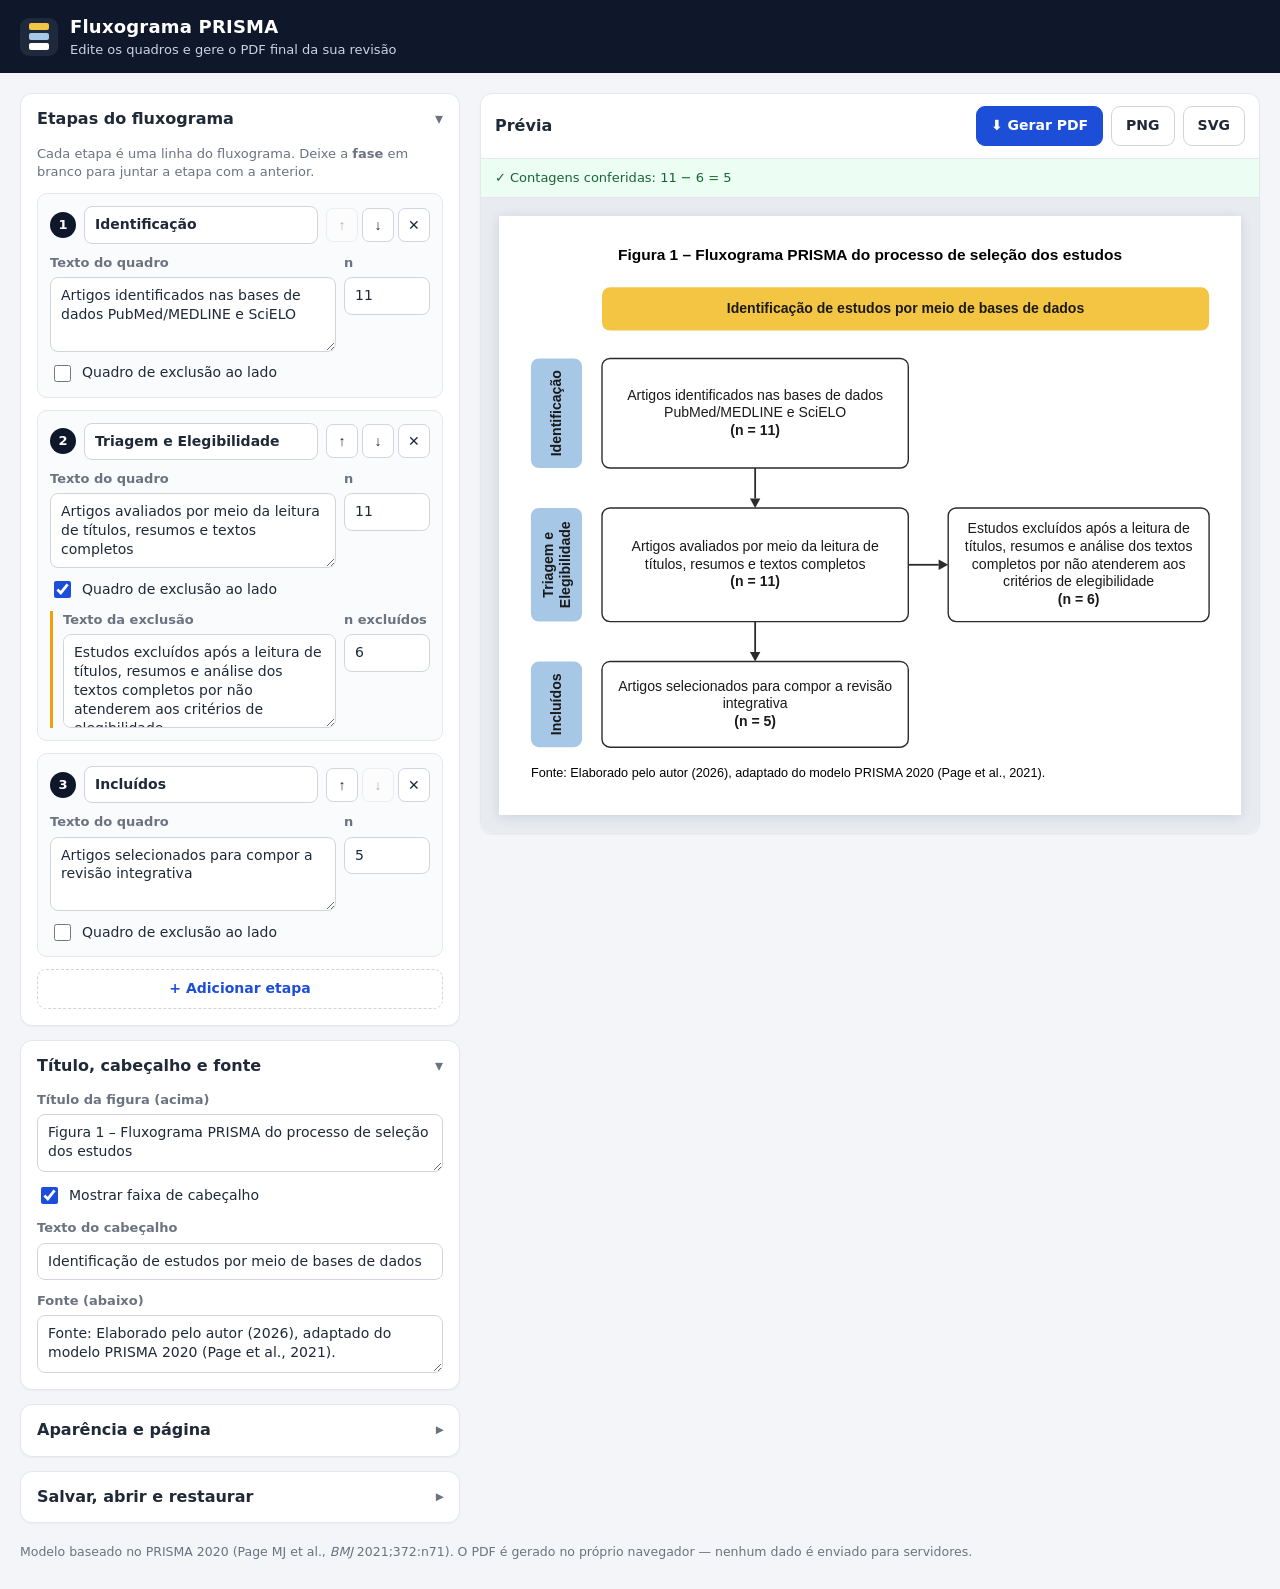
==== fluxograma-prisma/index.html @ b62b563e "Adiciona editor de fluxograma PRISMA com exportação em PDF, PNG e SVG Co-Authored-By: Claude Opus 5." ====
<!doctype html>
<html lang="pt-BR">
<head>
  <meta charset="utf-8">
  <meta name="viewport" content="width=device-width, initial-scale=1">
  <title>Fluxograma PRISMA — editor e gerador de PDF</title>
  <meta name="description" content="Editor online de fluxograma PRISMA 2020 para revisões sistemáticas e integrativas. Edite os quadros e baixe em PDF ou PNG.">
  <link rel="icon" href="data:image/svg+xml,%3Csvg xmlns='http://www.w3.org/2000/svg' viewBox='0 0 32 32'%3E%3Crect width='32' height='32' rx='7' fill='%230f172a'/%3E%3Crect x='9' y='5' width='14' height='6' rx='1.5' fill='%23F4C542'/%3E%3Crect x='9' y='13' width='14' height='6' rx='1.5' fill='%23A7C7E7'/%3E%3Crect x='9' y='21' width='14' height='6' rx='1.5' fill='%23ffffff'/%3E%3C/svg%3E">
  <link rel="stylesheet" href="style.css">
</head>
<body>
  <header class="topbar">
    <div class="brand">
      <span class="logo" aria-hidden="true"><i></i><i></i><i></i></span>
      <div>
        <h1>Fluxograma PRISMA</h1>
        <p>Edite os quadros e gere o PDF final da sua revisão</p>
      </div>
    </div>
  </header>

  <main class="layout">
    <!-- PRÉVIA -->
    <section class="preview-col" aria-label="Prévia do fluxograma">
      <div class="card preview-card">
        <div class="preview-toolbar">
          <strong>Prévia</strong>
          <div class="actions">
            <button id="btn-pdf" class="btn primary" type="button">⬇ Gerar PDF</button>
            <button id="btn-png" class="btn" type="button">PNG</button>
            <button id="btn-svg" class="btn" type="button">SVG</button>
          </div>
        </div>
        <div id="avisos" class="avisos" role="status" aria-live="polite"></div>
        <div id="preview" class="preview"></div>
      </div>
    </section>

    <!-- EDITOR -->
    <section class="editor-col" aria-label="Editor">
      <details class="card" open>
        <summary>Etapas do fluxograma</summary>
        <div class="card-body">
          <p class="hint">Cada etapa é uma linha do fluxograma. Deixe a <b>fase</b> em branco para juntar a etapa com a anterior.</p>
          <div id="etapas" class="etapas"></div>
          <button id="btn-add" class="btn add" type="button">+ Adicionar etapa</button>
        </div>
      </details>

      <details class="card" open>
        <summary>Título, cabeçalho e fonte</summary>
        <div class="card-body">
          <label class="field"><span>Título da figura (acima)</span>
            <textarea data-bind="titulo" rows="2" placeholder="Deixe em branco para não exibir"></textarea>
          </label>
          <label class="check"><input type="checkbox" data-bind="mostrarCabecalho"> Mostrar faixa de cabeçalho</label>
          <label class="field"><span>Texto do cabeçalho</span>
            <input type="text" data-bind="cabecalho">
          </label>
          <label class="field"><span>Fonte (abaixo)</span>
            <textarea data-bind="fonte" rows="2" placeholder="Deixe em branco para não exibir"></textarea>
          </label>
        </div>
      </details>

      <details class="card">
        <summary>Aparência e página</summary>
        <div class="card-body grid2">
          <label class="field"><span>Tema de cores</span>
            <select data-bind="tema" id="sel-tema"></select>
          </label>
          <label class="field"><span>Tamanho da fonte</span>
            <select data-bind="tamanhoFonte" data-num="1">
              <option value="8">8 pt</option>
              <option value="9">9 pt</option>
              <option value="10">10 pt</option>
              <option value="11">11 pt</option>
              <option value="12">12 pt</option>
            </select>
          </label>
          <label class="field"><span>Texto nos quadros</span>
            <select data-bind="alinhamento">
              <option value="centro">Centralizado</option>
              <option value="esquerda">À esquerda</option>
            </select>
          </label>
          <label class="field"><span>Página do PDF</span>
            <select data-bind="pagina">
              <option value="a4">A4 (retrato)</option>
              <option value="ajustado">Ajustada ao fluxograma</option>
            </select>
          </label>
          <label class="check"><input type="checkbox" data-bind="cantosArredondados"> Cantos arredondados</label>
          <label class="check"><input type="checkbox" data-bind="mostrarFases"> Rótulos das fases</label>
        </div>
      </details>

      <details class="card">
        <summary>Salvar, abrir e restaurar</summary>
        <div class="card-body">
          <p class="hint">As alterações ficam salvas automaticamente neste navegador. Para levar para outro computador, exporte o arquivo .json.</p>
          <div class="btn-row">
            <button id="btn-export" class="btn" type="button">Exportar .json</button>
            <button id="btn-import" class="btn" type="button">Abrir .json</button>
            <input id="file-import" type="file" accept=".json,application/json" hidden>
          </div>
          <button id="btn-reset" class="btn danger" type="button">Restaurar dados originais</button>
        </div>
      </details>
    </section>
  </main>

  <footer class="footer">
    Modelo baseado no PRISMA 2020 (Page MJ et al., <i>BMJ</i> 2021;372:n71). O PDF é gerado no próprio navegador — nenhum dado é enviado para servidores.
  </footer>

  <div id="toast" class="toast" role="status" aria-live="polite"></div>

  <script src="lib/jspdf.umd.min.js"></script>
  <script src="prisma-core.js"></script>
  <script src="app.js"></script>
</body>
</html>
---- fluxograma-prisma/style.css ----
:root {
  --bg: #f3f5f8;
  --card: #ffffff;
  --text: #1f2937;
  --muted: #6b7280;
  --line: #e5e7eb;
  --accent: #1d4ed8;
  --accent-dark: #1e40af;
  --warn-bg: #fff7e6;
  --warn: #92400e;
  --ok-bg: #ecfdf3;
  --ok: #166534;
  --radius: 12px;
}

* { box-sizing: border-box; }

body {
  margin: 0;
  font-family: system-ui, -apple-system, "Segoe UI", Roboto, Arial, sans-serif;
  background: var(--bg);
  color: var(--text);
  line-height: 1.4;
}

/* Cabeçalho do site */
.topbar { background: #0f172a; color: #fff; padding: 14px 20px; }
.brand { display: flex; gap: 12px; align-items: center; max-width: 1400px; margin: 0 auto; }
.logo {
  width: 38px; height: 38px; border-radius: 9px; background: #1e293b;
  display: flex; flex-direction: column; justify-content: center; align-items: center; gap: 3px; flex: none;
}
.logo i { display: block; width: 20px; height: 7px; border-radius: 2px; }
.logo i:nth-child(1) { background: #F4C542; }
.logo i:nth-child(2) { background: #A7C7E7; }
.logo i:nth-child(3) { background: #fff; }
.brand h1 { font-size: 18px; margin: 0; letter-spacing: .2px; }
.brand p { margin: 2px 0 0; font-size: 13px; color: #cbd5e1; }

/* Layout */
.layout {
  display: grid;
  grid-template-columns: minmax(330px, 440px) 1fr;
  gap: 20px;
  max-width: 1400px;
  margin: 20px auto;
  padding: 0 20px;
  align-items: start;
}
.editor-col { order: 1; display: flex; flex-direction: column; gap: 14px; min-width: 0; }
.preview-col { order: 2; position: sticky; top: 16px; min-width: 0; }

.card {
  background: var(--card);
  border: 1px solid var(--line);
  border-radius: var(--radius);
  box-shadow: 0 1px 2px rgba(15, 23, 42, .04);
}
details.card > summary {
  cursor: pointer; padding: 14px 16px; font-weight: 650; list-style: none;
  display: flex; justify-content: space-between; align-items: center; user-select: none;
}
details.card > summary::-webkit-details-marker { display: none; }
details.card > summary::after { content: "▾"; color: var(--muted); transition: transform .15s; }
details.card:not([open]) > summary::after { transform: rotate(-90deg); }
.card-body { padding: 0 16px 16px; display: flex; flex-direction: column; gap: 12px; }
.card-body.grid2 { display: grid; grid-template-columns: 1fr 1fr; gap: 12px; }
.hint { margin: 0; font-size: 13px; color: var(--muted); }

/* Campos */
.field { display: flex; flex-direction: column; gap: 5px; font-size: 13px; min-width: 0; }
.field > span { color: var(--muted); font-weight: 600; }
input[type="text"], textarea, select {
  font: inherit; font-size: 14px; padding: 8px 10px;
  border: 1px solid #d1d5db; border-radius: 8px; background: #fff; color: inherit; width: 100%;
}
textarea { resize: vertical; min-height: 58px; line-height: 1.35; }
input:focus, textarea:focus, select:focus { outline: 2px solid #bfdbfe; border-color: var(--accent); }
.check { display: flex; gap: 8px; align-items: center; font-size: 14px; cursor: pointer; }
.check input { width: 17px; height: 17px; accent-color: var(--accent); }

/* Etapas */
.etapas { display: flex; flex-direction: column; gap: 12px; }
.etapa {
  border: 1px solid var(--line); border-radius: 10px; padding: 12px;
  display: flex; flex-direction: column; gap: 10px; background: #fafbfc;
}
.etapa-head { display: flex; gap: 8px; align-items: center; }
.etapa-num {
  flex: none; width: 26px; height: 26px; border-radius: 50%;
  background: #0f172a; color: #fff; display: grid; place-items: center; font-size: 13px; font-weight: 700;
}
.etapa-head input { font-weight: 600; }
.etapa-btns { display: flex; gap: 4px; flex: none; }
.etapa-btns button {
  width: 32px; height: 34px; border: 1px solid #d1d5db; background: #fff; border-radius: 7px;
  cursor: pointer; font-size: 14px; color: var(--text);
}
.etapa-btns button:hover:not(:disabled) { background: #f1f5f9; }
.etapa-btns button:disabled { opacity: .35; cursor: default; }
.etapa-btns button[data-act="del"]:hover { background: #fee2e2; border-color: #fca5a5; }
.row-n { display: grid; grid-template-columns: 1fr 86px; gap: 8px; align-items: start; }
.excl-fields { display: none; border-left: 3px solid #f59e0b; padding-left: 10px; }
.etapa.has-excl .excl-fields { display: block; }

/* Botões */
.btn {
  font: inherit; font-size: 14px; font-weight: 600; padding: 9px 14px; border-radius: 9px;
  border: 1px solid #d1d5db; background: #fff; color: var(--text); cursor: pointer;
  transition: background .12s, border-color .12s;
}
.btn:hover { background: #f1f5f9; }
.btn.primary { background: var(--accent); border-color: var(--accent); color: #fff; }
.btn.primary:hover { background: var(--accent-dark); }
.btn.add { border-style: dashed; color: var(--accent); }
.btn.danger { color: #b91c1c; }
.btn.danger:hover { background: #fef2f2; border-color: #fca5a5; }
.btn-row { display: flex; gap: 8px; flex-wrap: wrap; }

/* Prévia */
.preview-toolbar {
  display: flex; justify-content: space-between; align-items: center;
  padding: 12px 14px; border-bottom: 1px solid var(--line); gap: 10px; flex-wrap: wrap;
}
.actions { display: flex; gap: 8px; flex-wrap: wrap; }
.preview {
  padding: 18px; background: #e8ecf1; display: flex; justify-content: center;
  border-radius: 0 0 var(--radius) var(--radius);
}
.preview img {
  display: block; max-width: 100%; max-height: calc(100vh - 175px);
  width: auto; height: auto; background: #fff; box-shadow: 0 2px 12px rgba(15, 23, 42, .12);
}
.avisos:empty { display: none; }
.avisos { padding: 10px 14px; font-size: 13px; border-bottom: 1px solid var(--line); }
.avisos.warn { background: var(--warn-bg); color: var(--warn); }
.avisos.ok { background: var(--ok-bg); color: var(--ok); }
.avisos ul { margin: 4px 0 0; padding-left: 18px; }

.footer { max-width: 1400px; margin: 0 auto 28px; padding: 0 20px; font-size: 12.5px; color: var(--muted); }

.toast {
  position: fixed; left: 50%; bottom: 24px; transform: translateX(-50%) translateY(20px);
  background: #0f172a; color: #fff; padding: 10px 16px; border-radius: 10px; font-size: 14px;
  opacity: 0; pointer-events: none; transition: opacity .2s, transform .2s; z-index: 10;
}
.toast.show { opacity: 1; transform: translateX(-50%) translateY(0); }

/* Telas menores (celular, Chromebook com janela estreita) */
@media (max-width: 900px) {
  .layout { grid-template-columns: 1fr; padding: 0 12px; margin-top: 12px; }
  .preview-col { order: 0; position: static; }
  .editor-col { order: 1; }
  .preview { padding: 10px; }
  .preview img { max-height: none; }
}
@media (max-width: 420px) {
  .card-body.grid2 { grid-template-columns: 1fr; }
  .row-n { grid-template-columns: 1fr 70px; }
}
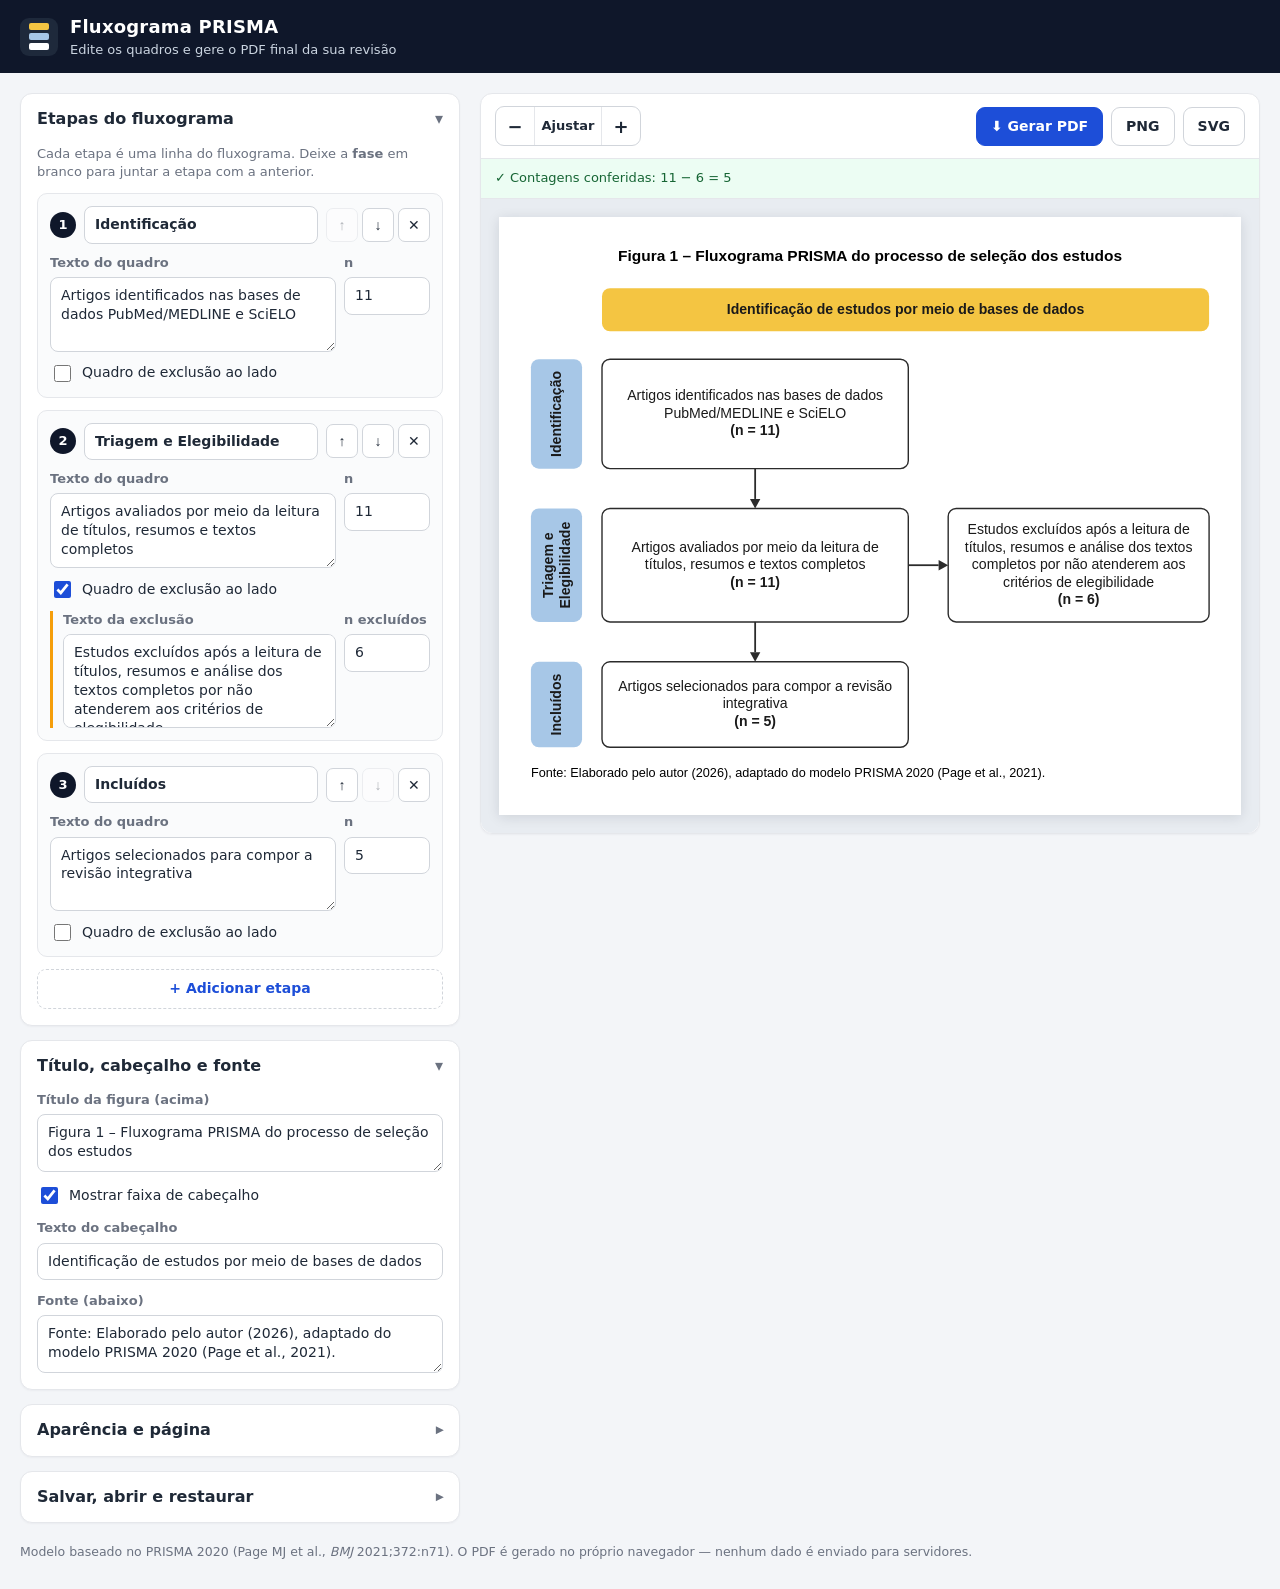
==== commit 7d88962f: "Fluxograma PRISMA: layout responsivo para celular Barra inferior com abas Editar/Prévia e botão de P" ====
--- a/fluxograma-prisma/index.html
+++ b/fluxograma-prisma/index.html
@@ -8,7 +8,7 @@
   <link rel="icon" href="data:image/svg+xml,%3Csvg xmlns='http://www.w3.org/2000/svg' viewBox='0 0 32 32'%3E%3Crect width='32' height='32' rx='7' fill='%230f172a'/%3E%3Crect x='9' y='5' width='14' height='6' rx='1.5' fill='%23F4C542'/%3E%3Crect x='9' y='13' width='14' height='6' rx='1.5' fill='%23A7C7E7'/%3E%3Crect x='9' y='21' width='14' height='6' rx='1.5' fill='%23ffffff'/%3E%3C/svg%3E">
   <link rel="stylesheet" href="style.css">
 </head>
-<body>
+<body class="tab-preview">
   <header class="topbar">
     <div class="brand">
       <span class="logo" aria-hidden="true"><i></i><i></i><i></i></span>
@@ -24,7 +24,11 @@
     <section class="preview-col" aria-label="Prévia do fluxograma">
       <div class="card preview-card">
         <div class="preview-toolbar">
-          <strong>Prévia</strong>
+          <div class="zoom" role="group" aria-label="Zoom da prévia">
+            <button type="button" class="zoom-btn" data-zoom="-1" aria-label="Diminuir zoom">−</button>
+            <button type="button" class="zoom-label" id="zoom-label" data-zoom="0" title="Ajustar à tela">Ajustar</button>
+            <button type="button" class="zoom-btn" data-zoom="1" aria-label="Aumentar zoom">+</button>
+          </div>
           <div class="actions">
             <button id="btn-pdf" class="btn primary" type="button">⬇ Gerar PDF</button>
             <button id="btn-png" class="btn" type="button">PNG</button>
@@ -114,6 +118,22 @@
     Modelo baseado no PRISMA 2020 (Page MJ et al., <i>BMJ</i> 2021;372:n71). O PDF é gerado no próprio navegador — nenhum dado é enviado para servidores.
   </footer>
 
+  <!-- Barra inferior (só aparece no celular) -->
+  <nav class="mobile-bar" aria-label="Navegação">
+    <button type="button" class="tab" data-tab="editor">
+      <svg viewBox="0 0 24 24" aria-hidden="true"><path d="M4 20h4L19 9l-4-4L4 16v4z" fill="none" stroke="currentColor" stroke-width="2" stroke-linejoin="round"/><path d="M13.5 6.5l4 4" stroke="currentColor" stroke-width="2"/></svg>
+      <span>Editar</span>
+    </button>
+    <button type="button" class="tab" data-tab="preview">
+      <svg viewBox="0 0 24 24" aria-hidden="true"><path d="M2 12s3.6-7 10-7 10 7 10 7-3.6 7-10 7S2 12 2 12z" fill="none" stroke="currentColor" stroke-width="2"/><circle cx="12" cy="12" r="3" fill="none" stroke="currentColor" stroke-width="2"/></svg>
+      <span>Prévia</span><i class="dot" hidden></i>
+    </button>
+    <button type="button" class="tab pdf" id="btn-pdf-mobile">
+      <svg viewBox="0 0 24 24" aria-hidden="true"><path d="M12 4v11m0 0l-4.5-4.5M12 15l4.5-4.5M5 20h14" fill="none" stroke="currentColor" stroke-width="2.2" stroke-linecap="round" stroke-linejoin="round"/></svg>
+      <span>PDF</span>
+    </button>
+  </nav>
+
   <div id="toast" class="toast" role="status" aria-live="polite"></div>
 
   <script src="lib/jspdf.umd.min.js"></script>
--- a/fluxograma-prisma/style.css
+++ b/fluxograma-prisma/style.css
@@ -146,15 +146,83 @@
 }
 .toast.show { opacity: 1; transform: translateX(-50%) translateY(0); }
 
-/* Telas menores (celular, Chromebook com janela estreita) */
+/* Zoom da prévia */
+.zoom { display: inline-flex; align-items: center; border: 1px solid #d1d5db; border-radius: 9px; overflow: hidden; background: #fff; }
+.zoom button {
+  font: inherit; border: 0; background: transparent; color: var(--text); cursor: pointer;
+  min-width: 38px; height: 38px; font-size: 18px; font-weight: 600;
+}
+.zoom button:hover { background: #f1f5f9; }
+.zoom .zoom-label { font-size: 13px; min-width: 68px; border-left: 1px solid var(--line); border-right: 1px solid var(--line); }
+.preview.zoomed {
+  display: block; overflow: auto; max-height: calc(100vh - 175px);
+  -webkit-overflow-scrolling: touch; overscroll-behavior: contain;
+}
+.preview.zoomed img { max-width: none; max-height: none; margin: 0 auto; }
+
+/* Barra inferior do celular */
+.mobile-bar { display: none; }
+.mobile-bar .tab {
+  flex: 1; display: flex; flex-direction: column; align-items: center; justify-content: center; gap: 2px;
+  min-height: 54px; border: 1px solid transparent; border-radius: 12px; background: transparent;
+  font: inherit; font-size: 12.5px; font-weight: 600; color: var(--muted); cursor: pointer; position: relative;
+  -webkit-tap-highlight-color: transparent;
+}
+.mobile-bar .tab svg { width: 22px; height: 22px; }
+.mobile-bar .tab.active { background: #eef2ff; color: var(--accent-dark); border-color: #c7d2fe; }
+.mobile-bar .tab.pdf { background: var(--accent); color: #fff; }
+.mobile-bar .tab.pdf:active { background: var(--accent-dark); }
+.mobile-bar .dot {
+  position: absolute; top: 8px; right: calc(50% - 20px); width: 9px; height: 9px;
+  border-radius: 50%; background: #f59e0b; border: 2px solid #fff;
+}
+
+/* Telas menores (celular, tablet, Chromebook com janela estreita) */
 @media (max-width: 900px) {
-  .layout { grid-template-columns: 1fr; padding: 0 12px; margin-top: 12px; }
+  body { padding-bottom: calc(78px + env(safe-area-inset-bottom)); }
+  .topbar { padding: 10px 14px; }
+  .brand h1 { font-size: 16px; }
+  .brand p { font-size: 12px; }
+  .logo { width: 32px; height: 32px; }
+  .logo i { width: 17px; height: 6px; }
+
+  .layout { grid-template-columns: 1fr; padding: 0 10px; margin: 10px auto; gap: 12px; }
   .preview-col { order: 0; position: static; }
   .editor-col { order: 1; }
+
+  /* uma aba por vez: Editar ou Prévia */
+  body.tab-editor .preview-col { display: none; }
+  body.tab-preview .editor-col { display: none; }
+
+  .mobile-bar {
+    display: flex; gap: 8px; position: fixed; left: 0; right: 0; bottom: 0; z-index: 20;
+    background: rgba(255, 255, 255, .97); border-top: 1px solid var(--line);
+    padding: 8px 10px calc(8px + env(safe-area-inset-bottom));
+    box-shadow: 0 -4px 18px rgba(15, 23, 42, .08);
+    backdrop-filter: blur(8px); -webkit-backdrop-filter: blur(8px);
+  }
+  .preview-toolbar #btn-pdf { display: none; }
+  .preview-toolbar { padding: 10px; }
   .preview { padding: 10px; }
   .preview img { max-height: none; }
-}
-@media (max-width: 420px) {
+  .preview.zoomed { max-height: calc(100vh - 250px); max-height: calc(100dvh - 250px); }
+
+  /* 16px evita o zoom automático do iPhone ao tocar nos campos */
+  input[type="text"], textarea, select { font-size: 16px; padding: 10px 11px; }
+  .card-body { padding: 0 12px 14px; }
+  details.card > summary { padding: 14px 12px; min-height: 50px; }
+  .etapa { padding: 10px; }
+  .etapa-btns button { width: 40px; height: 42px; font-size: 16px; }
+  .check { min-height: 40px; }
+  .check input { width: 20px; height: 20px; }
+  .btn { min-height: 42px; }
+  .toast { bottom: calc(90px + env(safe-area-inset-bottom)); }
+  .footer { padding: 0 12px; }
+}
+@media (max-width: 520px) {
   .card-body.grid2 { grid-template-columns: 1fr; }
-  .row-n { grid-template-columns: 1fr 70px; }
-}
+  .row-n { grid-template-columns: 1fr 74px; }
+  .etapa-head { flex-wrap: wrap; }
+  .etapa-head input { flex: 1 1 150px; min-width: 0; }
+  .btn-row .btn { flex: 1; }
+}
